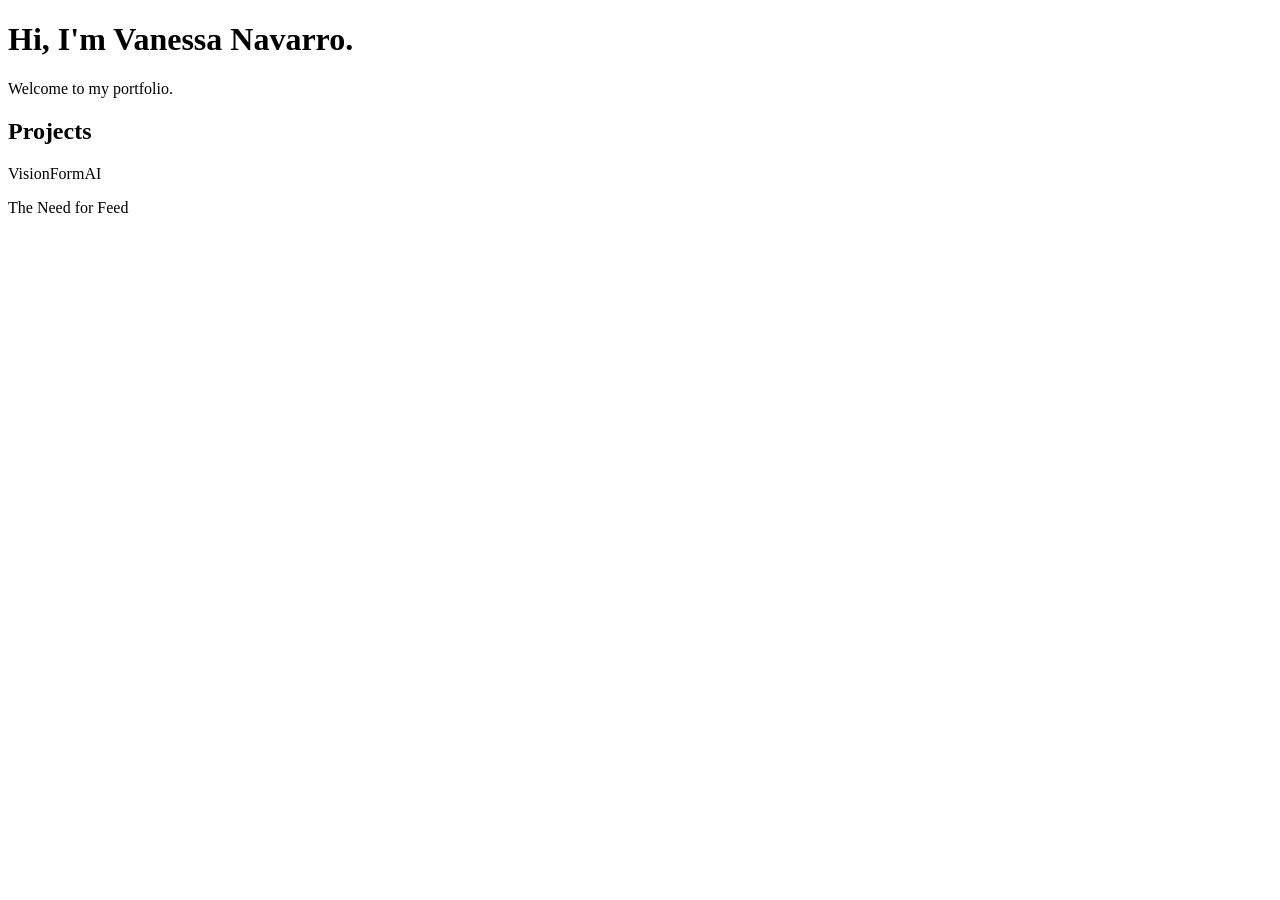
==== index.html @ 390140b9 "Create index.html" ====
<!DOCTYPE html>
<html lang="en">
<head>
    <meta charset="UTF-8">
    <meta name="viewport" content="width=device-width, initial-scale=1.0">
    <title>Vanessa Navarro | Portfolio</title>
</head>

<body>
    <h1>Hi, I'm Vanessa Navarro.</h1>
    <p>Welcome to my portfolio.</p>

    <h2>Projects</h2>
    <p>VisionFormAI</p>
    <p>The Need for Feed</p>
</body>
</html>
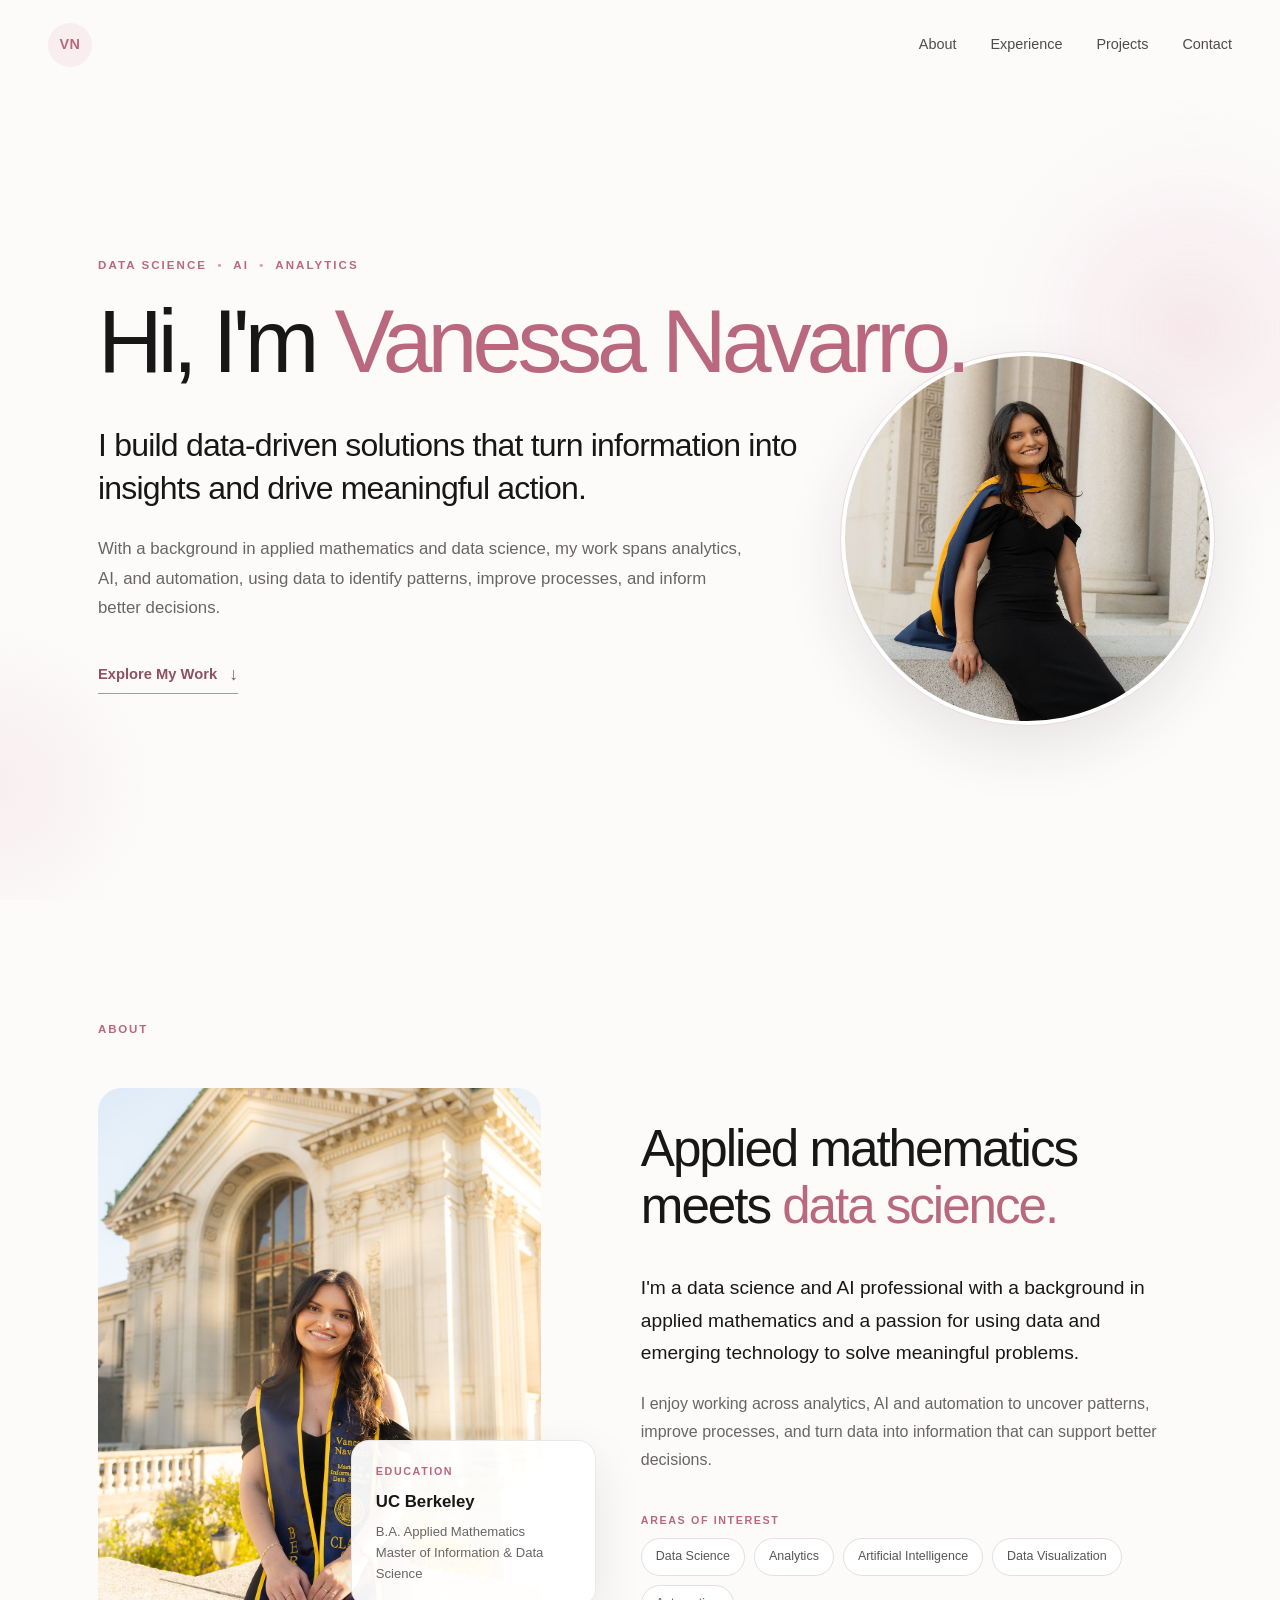
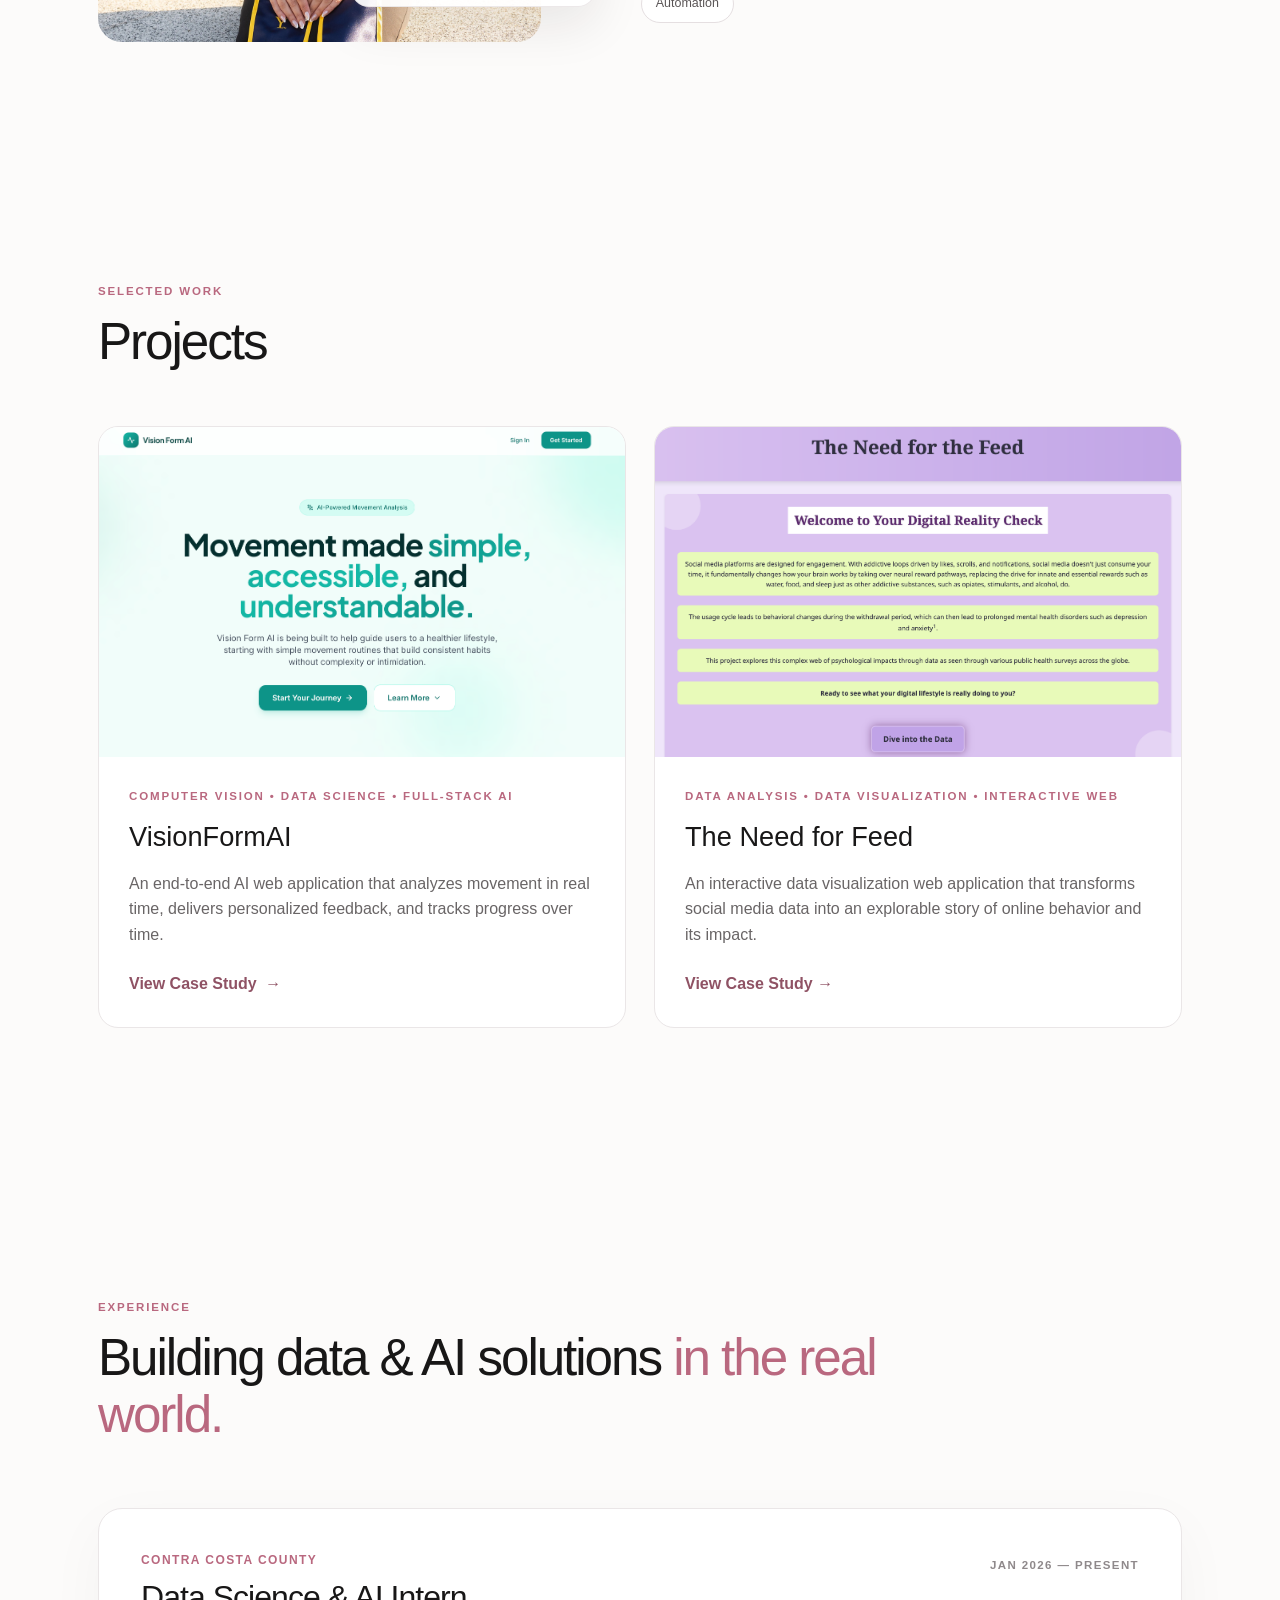
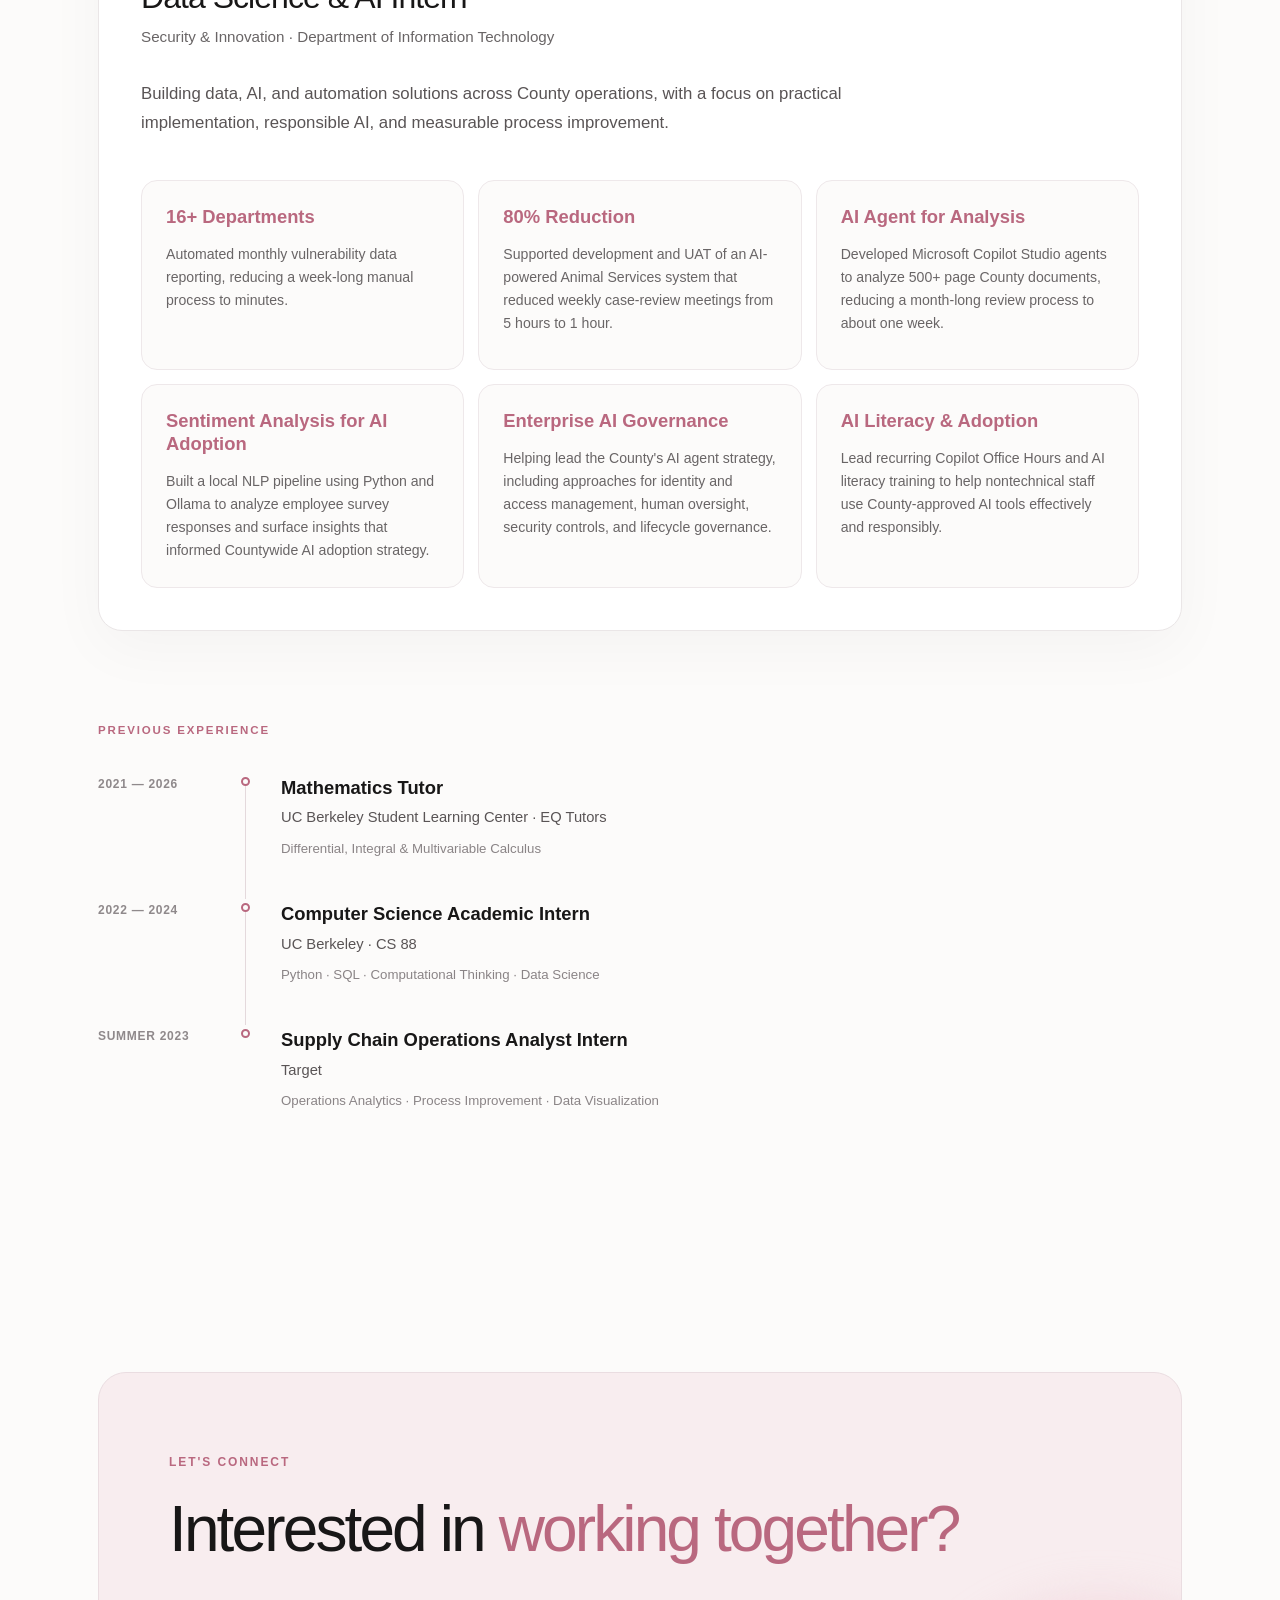
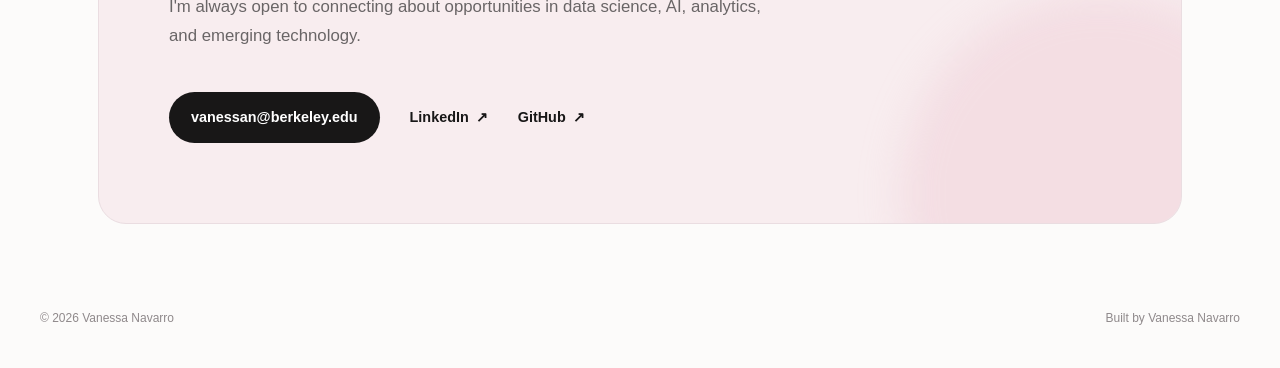
==== commit 1af7cec3: "Build VisionFormAI case study and reorganize styles" ====
--- a/index.html
+++ b/index.html
@@ -1,17 +1,490 @@
 <!DOCTYPE html>
 <html lang="en">
+
 <head>
     <meta charset="UTF-8">
     <meta name="viewport" content="width=device-width, initial-scale=1.0">
-    <title>Vanessa Navarro | Portfolio</title>
+
+    <title>Vanessa Navarro | Data Science & AI</title>
+
+    <meta
+        name="description"
+        content="Portfolio of Vanessa Navarro — data science, artificial intelligence, analytics, and automation projects."
+    >
+
+    <link rel="stylesheet" href="css/styles.css">
 </head>
 
 <body>
-    <h1>Hi, I'm Vanessa Navarro.</h1>
-    <p>Welcome to my portfolio.</p>
-
-    <h2>Projects</h2>
-    <p>VisionFormAI</p>
-    <p>The Need for Feed</p>
+
+    <!-- Navigation -->
+    <header>
+        <nav class="navbar">
+            <a href="#home" class="logo">VN</a>
+
+            <div class="nav-links">
+                <a href="#about">About</a>
+                <a href="#experience">Experience</a>
+                <a href="#projects">Projects</a>
+                <a href="#contact">Contact</a>
+            </div>
+        </nav>
+    </header>
+
+
+    <main>
+
+        <!-- Hero -->
+<section id="home" class="hero">
+
+    <div class="hero-accent hero-accent-one"></div>
+    <div class="hero-accent hero-accent-two"></div>
+
+    <div class="hero-content">
+
+        <p class="eyebrow">
+            DATA SCIENCE <span>•</span> AI <span>•</span> ANALYTICS
+        </p>
+
+        <h1>
+            Hi, I'm <span class="name-accent">Vanessa Navarro.</span>
+        </h1>
+
+        <p class="hero-headline">
+            I build data-driven solutions that turn information into
+            insights and drive meaningful action.
+        </p>
+
+        <p class="hero-description">
+            With a background in applied mathematics and data science,
+            my work spans analytics, AI, and automation, using data to
+            identify patterns, improve processes, and inform better decisions.
+        </p>
+        <div class="hero-portrait">
+            <div class="hero-portrait-ring">
+                <img
+                    src="assets/images/hero-photo.jpg"
+                    alt="Vanessa Navarro"
+                >
+            </div>
+        </div>
+        <a href="#projects" class="explore-link">
+            Explore My Work
+            <span class="arrow">↓</span>
+        </a>
+
+    </div>
+
+</section>
+
+
+        <!-- About -->
+<section id="about" class="section about-section">
+
+    <p class="section-label">ABOUT</p>
+
+    <div class="about-grid">
+
+        <div class="about-visual">
+
+            <div class="about-image-wrapper">
+                <img
+                    src="assets/images/about-photo-web2.jpg"
+                    alt="Vanessa Navarro"
+                    class="about-image"
+                >
+            </div>
+
+            <div class="education-card">
+                <p class="card-label">EDUCATION</p>
+
+                <p class="education-school">
+                    UC Berkeley
+                </p>
+
+                <p>
+                    B.A. Applied Mathematics<br>
+                    Master of Information & Data Science
+                </p>
+            </div>
+
+        </div>
+
+        <div class="about-content">
+
+            <h2>
+                Applied mathematics
+                meets <span>data science.</span>
+            </h2>
+
+            <p class="about-intro">
+                I'm a data science and AI professional with a background
+                in applied mathematics and a passion for using data and
+                emerging technology to solve meaningful problems.
+            </p>
+
+            <p class="about-text">
+                I enjoy working across analytics, AI
+                and automation to uncover patterns, improve processes, and
+                turn data into information that can support better decisions.
+            </p>
+
+            <div class="about-focus">
+                <p class="card-label">AREAS OF INTEREST</p>
+
+                <div class="focus-tags">
+                    <span>Data Science</span>
+                    <span>Analytics</span>
+                    <span>Artificial Intelligence</span>
+                    <span>Data Visualization</span>
+                    <span>Automation</span>
+                </div>
+            </div>
+
+        </div>
+
+    </div>
+
+</section>
+
+
+        <!-- Projects -->
+        <section id="projects" class="section">
+
+            <p class="section-label">SELECTED WORK</p>
+
+            <h2>
+                Projects
+            </h2>
+
+            <div class="project-grid">
+
+              <!-- VisionFormAI -->
+                <article class="project-card">
+
+                    <a href="projects/visionformai.html" class="project-image-link">
+                        <div class="project-image">
+                            <img
+                                src="assets/images/visionformai/landing-page.png"
+                                alt="VisionFormAI web application landing page"
+                            >
+                        </div>
+                    </a>
+
+                    <div class="project-content">
+
+                        <p class="project-type">
+                            COMPUTER VISION • DATA SCIENCE • FULL-STACK AI
+                        </p>
+
+                        <h3>VisionFormAI</h3>
+
+                        <p>
+                        An end-to-end AI web application that analyzes movement
+                        in real time, delivers personalized feedback, and tracks
+                        progress over time.
+                        </p>
+
+                        <a href="projects/visionformai.html" class="project-link">
+                            View Case Study <span>→</span>
+                        </a>
+
+                    </div>
+
+                </article>
+
+
+                <!-- Need for Feed -->
+                <article class="project-card">
+
+                    <a href="projects/need-for-feed.html" class="project-image-link">
+                        <div class="project-image">
+                            <img
+                                src="assets/images/need-for-feed/dashboard.png"
+                                alt="The Need for Feed interactive data dashboard"
+                            >
+                        </div>
+                    </a>
+
+                    <div class="project-content">
+
+                        <p class="project-type">
+                            DATA ANALYSIS • DATA VISUALIZATION • INTERACTIVE WEB
+                        </p>
+
+                        <h3>The Need for Feed</h3>
+
+                        <p>
+                            An interactive data visualization web application that
+                            transforms social media data into an explorable story of
+                            online behavior and its impact.
+
+                        </p>
+
+                        <a href="projects/need-for-feed.html">
+                            View Case Study →
+                        </a>
+
+                    </div>
+
+                </article>
+
+            </div>
+
+        </section>
+
+
+<!-- Experience -->
+<section id="experience" class="section experience-section">
+
+    <p class="section-label">EXPERIENCE</p>
+
+    <h2 class="experience-heading">
+        Building data & AI solutions
+        <span>in the real world.</span>
+    </h2>
+
+    <!-- Featured Experience -->
+    <div class="featured-experience">
+
+        <div class="experience-header">
+
+            <div>
+                <p class="experience-company">
+                    Contra Costa County
+                </p>
+
+                <h3>Data Science & AI Intern</h3>
+
+                <p class="experience-team">
+                    Security & Innovation · Department of Information Technology
+                </p>
+            </div>
+
+            <p class="experience-date">
+                JAN 2026 — PRESENT
+            </p>
+
+        </div>
+
+        <p class="experience-summary">
+            Building data, AI, and automation solutions across County
+            operations, with a focus on practical implementation,
+            responsible AI, and measurable process improvement.
+        </p>
+
+
+        <!-- Impact Grid -->
+        <div class="impact-grid">
+
+            <div class="impact-card">
+                <p class="impact-title">16+ Departments</p>
+
+                <p>
+                    Automated monthly vulnerability data reporting,
+                    reducing a week-long manual process to minutes.
+                </p>
+            </div>
+
+
+            <div class="impact-card">
+                <p class="impact-title">80% Reduction</p>
+
+                <p>
+                    Supported development and UAT of an AI-powered
+                    Animal Services system that reduced weekly
+                    case-review meetings from 5 hours to 1 hour.
+                </p>
+            </div>
+
+
+            <div class="impact-card">
+                <p class="impact-title">AI Agent for Analysis</p>
+
+                <p>
+                    Developed Microsoft Copilot Studio agents to analyze
+                    500+ page County documents, reducing a month-long
+                    review process to about one week.
+                </p>
+            </div>
+
+
+            <div class="impact-card">
+                <p class="impact-title">
+                    Sentiment Analysis for AI Adoption
+                </p>
+
+                <p>
+                    Built a local NLP pipeline using Python and Ollama
+                    to analyze employee survey responses and surface
+                    insights that informed Countywide AI adoption strategy.
+                </p>
+            </div>
+
+
+            <div class="impact-card">
+                <p class="impact-title">Enterprise AI Governance</p>
+
+                <p>
+                    Helping lead the County's AI agent strategy, including
+                    approaches for identity and access management, human
+                    oversight, security controls, and lifecycle governance.
+                </p>
+            </div>
+
+
+            <div class="impact-card">
+                <p class="impact-title">AI Literacy & Adoption</p>
+
+                <p>
+                    Lead recurring Copilot Office Hours and AI literacy
+                    training to help nontechnical staff use County-approved
+                    AI tools effectively and responsibly.
+                </p>
+            </div>
+
+        </div>
+
+    </div>
+
+
+    <!-- Previous Experience -->
+    <div class="previous-experience">
+
+        <p class="previous-label">PREVIOUS EXPERIENCE</p>
+
+
+        <div class="timeline-item">
+
+            <div class="timeline-date">
+                2021 — 2026
+            </div>
+
+            <div class="timeline-marker">
+                <span></span>
+            </div>
+
+            <div class="timeline-content">
+                <h3>Mathematics Tutor</h3>
+
+                <p class="timeline-company">
+                    UC Berkeley Student Learning Center · EQ Tutors
+                </p>
+
+                <p class="timeline-description">
+                    Differential, Integral & Multivariable Calculus
+                </p>
+            </div>
+
+        </div>
+
+
+        <div class="timeline-item">
+
+            <div class="timeline-date">
+                2022 — 2024
+            </div>
+
+            <div class="timeline-marker">
+                <span></span>
+            </div>
+
+            <div class="timeline-content">
+                <h3>Computer Science Academic Intern</h3>
+
+                <p class="timeline-company">
+                    UC Berkeley · CS 88
+                </p>
+
+                <p class="timeline-description">
+                    Python · SQL · Computational Thinking · Data Science
+                </p>
+            </div>
+
+        </div>
+
+
+        <div class="timeline-item">
+
+            <div class="timeline-date">
+                SUMMER 2023
+            </div>
+
+            <div class="timeline-marker">
+                <span></span>
+            </div>
+
+            <div class="timeline-content">
+                <h3>Supply Chain Operations Analyst Intern</h3>
+
+                <p class="timeline-company">
+                    Target
+                </p>
+
+                <p class="timeline-description">
+                    Operations Analytics · Process Improvement · Data Visualization
+                </p>
+            </div>
+
+        </div>
+
+    </div>
+
+</section>
+
+
+<!-- Contact -->
+<section id="contact" class="section contact-section">
+
+    <div class="contact-card">
+
+        <p class="contact-label">LET'S CONNECT</p>
+
+        <h2>
+            Interested in
+            <span>working together?</span>
+        </h2>
+
+        <p class="contact-text">
+            I'm always open to connecting about opportunities in
+            data science, AI, analytics, and emerging technology.
+        </p>
+
+        <div class="contact-links">
+
+            <a href="mailto:YOUR-EMAIL-HERE" class="contact-primary contact-email">
+                vanessan@berkeley.edu
+            </a>
+
+            <a href="https://www.linkedin.com/in/vanessa--navarro/" target="_blank" rel="noopener noreferrer">
+                LinkedIn <span>↗</span>
+            </a>
+
+            <a href="https://github.com/vanessanavv"
+               target="_blank"
+               rel="noopener noreferrer">
+                GitHub <span>↗</span>
+            </a>
+
+        </div>
+
+    </div>
+
+</section>
+
+
+<!-- Footer -->
+<footer class="site-footer">
+
+    <p>© 2026 Vanessa Navarro</p>
+
+    <p>Built by Vanessa Navarro</p>
+
+</footer>
+
+
+    <script src="js/script.js"></script>
+
 </body>
-</html>
+
+</html>
--- a/css/styles.css
+++ b/css/styles.css
@@ -0,0 +1,1034 @@
+/* ========================================
+   BASE
+======================================== */
+
+* {
+    margin: 0;
+    padding: 0;
+    box-sizing: border-box;
+}
+
+html {
+    scroll-behavior: smooth;
+}
+
+body {
+    font-family: Arial, Helvetica, sans-serif;
+    background: #fcfbfa;
+    color: #181717;
+    line-height: 1.6;
+}
+
+a {
+    color: inherit;
+    text-decoration: none;
+}
+
+
+/* ========================================
+   NAVIGATION
+======================================== */
+
+header {
+    position: absolute;
+    top: 0;
+    left: 0;
+    width: 100%;
+    z-index: 100;
+}
+
+.navbar {
+    max-width: 1280px;
+    height: 90px;
+    margin: 0 auto;
+    padding: 0 48px;
+
+    display: flex;
+    align-items: center;
+    justify-content: space-between;
+}
+
+.logo {
+    width: 44px;
+    height: 44px;
+
+    display: flex;
+    align-items: center;
+    justify-content: center;
+
+    border-radius: 50%;
+
+    background: #f8edef;
+    color: #b9687f;
+
+    font-size: 0.9rem;
+    font-weight: 700;
+    letter-spacing: 0.04em;
+}
+
+.nav-links {
+    display: flex;
+    align-items: center;
+    gap: 34px;
+}
+
+.nav-links a {
+    position: relative;
+
+    font-size: 0.9rem;
+    font-weight: 500;
+
+    color: #4f4b4c;
+
+    transition: color 0.2s ease;
+}
+
+.nav-links a:hover {
+    color: #b9687f;
+}
+
+
+/* ========================================
+   HERO
+======================================== */
+
+.hero {
+    position: relative;
+    min-height: 100vh;
+    overflow: hidden;
+
+    display: flex;
+    align-items: center;
+}
+
+.hero-content {
+    position: relative;
+    z-index: 2;
+
+    width: 100%;
+    max-width: 1180px;
+
+    margin: 0 auto;
+    padding: 150px 48px 100px;
+}
+
+.eyebrow {
+    margin-bottom: 24px;
+
+    color: #b9687f;
+
+    font-size: 0.72rem;
+    font-weight: 700;
+    letter-spacing: 0.18em;
+}
+
+.eyebrow span {
+    padding: 0 5px;
+    color: #d9a2b1;
+}
+
+.hero h1 {
+    max-width: 1000px;
+
+    font-size: clamp(3.4rem, 7vw, 6.5rem);
+    font-weight: 500;
+    line-height: 0.98;
+    letter-spacing: -0.055em;
+}
+
+.name-accent {
+    color: #b9687f;
+}
+
+.hero-headline {
+    max-width: 720px;
+    margin-top: 38px;
+
+    font-size: clamp(1.45rem, 2.5vw, 2.1rem);
+    font-weight: 400;
+    line-height: 1.35;
+    letter-spacing: -0.025em;
+}
+
+.hero-description {
+    max-width: 650px;
+    margin-top: 24px;
+
+    color: #696566;
+
+    font-size: 1.05rem;
+    line-height: 1.75;
+}
+
+.explore-link {
+    display: inline-flex;
+    align-items: center;
+    gap: 12px;
+
+    margin-top: 38px;
+    padding-bottom: 5px;
+
+    border-bottom: 1px solid #c98a9c;
+
+    color: #8f5264;
+
+    font-size: 0.92rem;
+    font-weight: 600;
+
+    transition:
+        color 0.2s ease,
+        gap 0.2s ease;
+}
+
+.explore-link:hover {
+    color: #b9687f;
+    gap: 16px;
+}
+
+.arrow {
+    font-size: 1.1rem;
+}
+/* ---------- HERO PORTRAIT ---------- */
+
+.hero-portrait {
+    position: absolute;
+
+    right: 15px;
+    top: 245px;
+
+    z-index: 1;
+}
+
+.hero-portrait-ring {
+    width: 375px;
+    height: 375px;
+
+    padding: 4px;
+
+    border: 1px solid #eadadd;
+    border-radius: 50%;
+
+    background: #ffffff;
+
+    box-shadow: 0 22px 60px rgba(45, 30, 35, 0.10);
+
+    overflow: hidden;
+}
+
+.hero-portrait-ring img {
+    width: 100%;
+    height: 100%;
+
+    display: block;
+
+    border-radius: 50%;
+
+    object-fit: cover;
+    object-position: center;
+}
+.hero h1 {
+    position: relative;
+    z-index: 2;
+}
+
+/* ========================================
+   HERO BACKGROUND ACCENTS
+======================================== */
+
+.hero-accent {
+    position: absolute;
+
+    border-radius: 50%;
+
+    filter: blur(1px);
+
+    pointer-events: none;
+}
+
+.hero-accent-one {
+    width: 480px;
+    height: 480px;
+
+    top: 10%;
+    right: -150px;
+
+    background:
+        radial-gradient(
+            circle,
+            rgba(233, 183, 197, 0.28) 0%,
+            rgba(248, 237, 239, 0.15) 48%,
+            rgba(252, 251, 250, 0) 72%
+        );
+}
+
+.hero-accent-two {
+    width: 330px;
+    height: 330px;
+
+    left: -170px;
+    bottom: -50px;
+
+    background:
+        radial-gradient(
+            circle,
+            rgba(233, 183, 197, 0.18) 0%,
+            rgba(252, 251, 250, 0) 70%
+        );
+}
+/* ========================================
+   ABOUT
+======================================== */
+
+.about-section {
+    padding-top: 140px;
+    padding-bottom: 160px;
+}
+
+.about-grid {
+    display: grid;
+    grid-template-columns: 0.9fr 1.1fr;
+    gap: 100px;
+
+    margin-top: 50px;
+
+    align-items: center;
+}
+
+.about-visual {
+    position: relative;
+
+    max-width: 470px;
+}
+
+.about-image-wrapper {
+    overflow: hidden;
+    width: 100%;
+    aspect-ratio: 4 / 5;
+    border-radius: 24px;
+    background: #f8edef;
+}
+
+.about-image {
+    width: 100%;
+    height: 100%;
+    display: block;
+    object-fit: cover;
+    object-position: center;
+}
+
+
+/* Floating education card */
+
+.education-card {
+    position: absolute;
+
+    right: -55px;
+    bottom: 35px;
+
+    width: 245px;
+    padding: 22px 24px;
+
+    border: 1px solid rgba(234, 230, 231, 0.9);
+    border-radius: 18px;
+
+    background: rgba(255, 255, 255, 0.94);
+
+    box-shadow: 0 18px 50px rgba(30, 20, 23, 0.09);
+}
+
+.card-label {
+    margin-bottom: 9px;
+
+    color: #b9687f;
+
+    font-size: 0.67rem;
+    font-weight: 700;
+    letter-spacing: 0.15em;
+}
+
+.education-school {
+    margin-bottom: 5px;
+
+    font-size: 1.05rem;
+    font-weight: 600;
+}
+
+.education-card > p:last-child {
+    color: #696566;
+
+    font-size: 0.82rem;
+    line-height: 1.6;
+}
+
+
+/* About copy */
+
+.about-content h2 {
+    max-width: 620px;
+    margin: 0;
+
+    font-size: clamp(2.8rem, 5vw, 4.8rem);
+    font-weight: 500;
+    line-height: 1.05;
+    letter-spacing: -0.05em;
+}
+
+.about-content h2 span {
+    color: #b9687f;
+}
+
+.about-intro {
+    max-width: 590px;
+    margin-top: 38px;
+
+    font-size: 1.2rem;
+    line-height: 1.7;
+}
+
+.about-text {
+    max-width: 590px;
+    margin-top: 20px;
+
+    color: #696566;
+
+    font-size: 1rem;
+    line-height: 1.75;
+}
+
+
+/* Interest tags */
+
+.about-focus {
+    margin-top: 38px;
+}
+
+.focus-tags {
+    display: flex;
+    flex-wrap: wrap;
+    gap: 9px;
+}
+
+.focus-tags span {
+    padding: 8px 14px;
+
+    border: 1px solid #e5dfe1;
+    border-radius: 100px;
+
+    background: #ffffff;
+
+    color: #595455;
+
+    font-size: 0.78rem;
+    font-weight: 500;
+}
+
+/* ========================================
+   GENERAL SECTIONS
+======================================== */
+
+.section {
+    max-width: 1180px;
+    margin: 0 auto;
+    padding: 120px 48px;
+}
+
+.section-label,
+.project-type {
+    color: #b9687f;
+
+    font-size: 0.72rem;
+    font-weight: 700;
+    letter-spacing: 0.16em;
+}
+
+.section h2 {
+    margin-top: 14px;
+    margin-bottom: 30px;
+
+    font-size: clamp(2.2rem, 4vw, 3.7rem);
+    font-weight: 500;
+    line-height: 1.1;
+    letter-spacing: -0.04em;
+}
+
+
+/* ========================================
+   PROJECTS — TEMPORARY
+======================================== */
+
+.project-grid {
+    display: grid;
+    grid-template-columns: repeat(2, 1fr);
+    gap: 28px;
+
+    margin-top: 55px;
+}
+
+.project-card {
+    overflow: hidden;
+
+    border: 1px solid #eae6e7;
+    border-radius: 20px;
+
+    background: #ffffff;
+
+    transition:
+        transform 0.25s ease,
+        box-shadow 0.25s ease;
+}
+
+.project-card:hover {
+    transform: translateY(-4px);
+    box-shadow: 0 18px 50px rgba(30, 20, 23, 0.07);
+}
+
+.project-image {
+    height: 330px;
+    overflow: hidden;
+
+    background: #f4f8f7;
+}
+
+.project-image img {
+    width: 100%;
+    height: 100%;
+
+    display: block;
+
+    object-fit: cover;
+    object-position: center;
+
+    transition: transform 0.45s ease;
+}
+
+.project-card:hover .project-image img {
+    transform: scale(1.025);
+}
+
+.project-content {
+    padding: 30px;
+}
+
+.project-content h3 {
+    margin-top: 10px;
+
+    font-size: 1.7rem;
+    font-weight: 500;
+}
+
+.project-content > p:not(.project-type) {
+    margin-top: 12px;
+    color: #696566;
+}
+
+.project-content a {
+    display: inline-block;
+
+    margin-top: 24px;
+
+    color: #8f5264;
+    font-weight: 600;
+}
+.project-link span {
+    display: inline-block;
+    margin-left: 4px;
+
+    transition: transform 0.2s ease;
+}
+
+.project-card:hover .project-link span {
+    transform: translateX(4px);
+}
+
+/* ========================================
+   EXPERIENCE
+======================================== */
+
+.experience-section {
+    padding-top: 150px;
+    padding-bottom: 160px;
+}
+
+.experience-heading {
+    max-width: 800px;
+}
+
+.experience-heading span {
+    color: #b9687f;
+}
+
+
+/* ---------- FEATURED EXPERIENCE ---------- */
+
+.featured-experience {
+    margin-top: 65px;
+    padding: 42px;
+
+    border: 1px solid #eae6e7;
+    border-radius: 24px;
+
+    background: #ffffff;
+
+    box-shadow: 0 18px 60px rgba(30, 20, 23, 0.035);
+}
+
+.experience-header {
+    display: flex;
+    align-items: flex-start;
+    justify-content: space-between;
+    gap: 40px;
+}
+
+.experience-company {
+    margin-bottom: 8px;
+
+    color: #b9687f;
+
+    font-size: 0.75rem;
+    font-weight: 700;
+    letter-spacing: 0.12em;
+    text-transform: uppercase;
+}
+
+.experience-header h3 {
+    font-size: 2rem;
+    font-weight: 500;
+    line-height: 1.2;
+    letter-spacing: -0.03em;
+}
+
+.experience-team {
+    margin-top: 8px;
+
+    color: #696566;
+
+    font-size: 0.95rem;
+}
+
+.experience-date {
+    padding-top: 5px;
+
+    color: #8f898b;
+
+    font-size: 0.72rem;
+    font-weight: 700;
+    letter-spacing: 0.12em;
+
+    white-space: nowrap;
+}
+
+.experience-summary {
+    max-width: 760px;
+    margin-top: 30px;
+
+    color: #595455;
+
+    font-size: 1.05rem;
+    line-height: 1.75;
+}
+
+
+/* ---------- IMPACT CARDS ---------- */
+
+.impact-grid {
+    display: grid;
+    grid-template-columns: repeat(3, 1fr);
+    gap: 14px;
+
+    margin-top: 42px;
+}
+
+.impact-card {
+    min-height: 190px;
+    padding: 24px;
+
+    border: 1px solid #eee8ea;
+    border-radius: 16px;
+
+    background: #fcfbfa;
+
+    transition:
+        transform 0.25s ease,
+        box-shadow 0.25s ease,
+        border-color 0.25s ease;
+}
+
+.impact-card:hover {
+    transform: translateY(-3px);
+
+    border-color: #e4cbd2;
+
+    box-shadow: 0 14px 35px rgba(30, 20, 23, 0.055);
+}
+
+.impact-title {
+    color: #b9687f;
+
+    font-size: 1.15rem;
+    font-weight: 600;
+    line-height: 1.25;
+}
+
+.impact-card > p:not(.impact-title) {
+    margin-top: 15px;
+
+    color: #696566;
+
+    font-size: 0.88rem;
+    line-height: 1.65;
+}
+
+
+/* ---------- PREVIOUS EXPERIENCE ---------- */
+
+.previous-experience {
+    margin-top: 90px;
+}
+
+.previous-label {
+    margin-bottom: 34px;
+
+    color: #b9687f;
+
+    font-size: 0.72rem;
+    font-weight: 700;
+    letter-spacing: 0.16em;
+}
+
+.timeline-item {
+    display: grid;
+    grid-template-columns: 130px 35px 1fr;
+
+    min-height: 125px;
+}
+
+.timeline-date {
+    padding-top: 2px;
+
+    color: #8f898b;
+
+    font-size: 0.75rem;
+    font-weight: 600;
+    letter-spacing: 0.06em;
+}
+
+.timeline-marker {
+    position: relative;
+
+    display: flex;
+    justify-content: center;
+}
+
+.timeline-marker::after {
+    content: "";
+
+    position: absolute;
+
+    top: 13px;
+    bottom: 0;
+
+    width: 1px;
+
+    background: #e4d9dc;
+}
+
+.timeline-marker span {
+    position: relative;
+
+    width: 9px;
+    height: 9px;
+
+    margin-top: 4px;
+
+    border: 2px solid #b9687f;
+    border-radius: 50%;
+
+    background: #fcfbfa;
+
+    z-index: 2;
+}
+
+.timeline-item:last-child .timeline-marker::after {
+    display: none;
+}
+
+.timeline-content {
+    padding-left: 18px;
+    padding-bottom: 40px;
+}
+
+.timeline-content h3 {
+    font-size: 1.15rem;
+    font-weight: 600;
+}
+
+.timeline-company {
+    margin-top: 4px;
+
+    color: #595455;
+
+    font-size: 0.92rem;
+}
+
+.timeline-description {
+    margin-top: 8px;
+
+    color: #8a8486;
+
+    font-size: 0.83rem;
+}
+
+/* ========================================
+   CONTACT
+======================================== */
+
+.contact-section {
+    padding-top: 60px;
+    padding-bottom: 60px;
+}
+
+.contact-card {
+    position: relative;
+    overflow: hidden;
+
+    padding: 80px 70px;
+
+    border: 1px solid #eadde1;
+    border-radius: 28px;
+
+    background: #f8edef;
+}
+
+/* Soft decorative glow */
+.contact-card::after {
+    content: "";
+
+    position: absolute;
+    right: -120px;
+    bottom: -170px;
+
+    width: 400px;
+    height: 400px;
+
+    border-radius: 50%;
+
+    background: rgba(233, 183, 197, 0.28);
+    filter: blur(20px);
+
+    pointer-events: none;
+}
+
+.contact-label {
+    position: relative;
+    z-index: 1;
+
+    margin-bottom: 24px;
+
+    color: #b9687f;
+
+    font-size: 0.75rem;
+    font-weight: 700;
+    letter-spacing: 0.16em;
+}
+
+.contact-card h2 {
+    position: relative;
+    z-index: 1;
+
+    max-width: 800px;
+
+    font-size: clamp(3rem, 5vw, 5rem);
+    font-weight: 400;
+    line-height: 1.05;
+    letter-spacing: -0.045em;
+}
+
+.contact-card h2 span {
+    color: #b9687f;
+}
+
+.contact-text {
+    position: relative;
+    z-index: 1;
+
+    max-width: 620px;
+    margin-top: 28px;
+
+    color: #696566;
+
+    font-size: 1.05rem;
+    line-height: 1.7;
+}
+
+
+/* ---------- CONTACT LINKS ---------- */
+
+.contact-links {
+    position: relative;
+    z-index: 1;
+
+    display: flex;
+    align-items: center;
+    gap: 30px;
+
+    margin-top: 42px;
+}
+
+.contact-links a {
+    color: #181717;
+
+    font-size: 0.9rem;
+    font-weight: 600;
+
+    text-decoration: none;
+}
+
+.contact-links a span {
+    display: inline-block;
+    margin-left: 3px;
+
+    transition: transform 0.2s ease;
+}
+
+.contact-links a:hover span {
+    transform: translate(3px, -3px);
+}
+
+.contact-primary {
+    padding: 14px 22px;
+
+    border-radius: 100px;
+
+    background: #181717;
+    color: #ffffff !important;
+
+    transition:
+        transform 0.2s ease,
+        box-shadow 0.2s ease;
+}
+
+.contact-primary:hover {
+    transform: translateY(-2px);
+
+    box-shadow: 0 8px 20px rgba(24, 23, 23, 0.12);
+}
+
+
+/* ========================================
+   FOOTER
+======================================== */
+
+.site-footer {
+    display: flex;
+    justify-content: space-between;
+    align-items: center;
+
+    max-width: 1320px;
+    margin: 0 auto;
+    padding: 25px 40px 40px;
+
+    color: #8f898b;
+
+    font-size: 0.75rem;
+}
+/* ========================================
+   MOBILE
+======================================== */
+
+@media (max-width: 750px) {
+
+    .navbar {
+        height: 76px;
+        padding: 0 24px;
+    }
+
+    .nav-links {
+        gap: 17px;
+    }
+
+    .nav-links a {
+        font-size: 0.78rem;
+    }
+
+    .hero-content,
+    .section {
+        padding-left: 24px;
+        padding-right: 24px;
+    }
+
+    .hero-content {
+        padding-top: 130px;
+    }
+
+    .hero h1 {
+        font-size: clamp(3.2rem, 15vw, 4.8rem);
+    }
+
+    .hero-headline {
+        margin-top: 30px;
+    }
+
+    .hero-description {
+        font-size: 0.98rem;
+    }
+        .featured-experience {
+    padding: 28px 22px;
+}
+
+.experience-header {
+    flex-direction: column;
+    gap: 16px;
+}
+
+.experience-date {
+    order: -1;
+}
+
+.impact-grid {
+    grid-template-columns: 1fr;
+}
+
+.impact-card {
+    min-height: auto;
+}
+
+.timeline-item {
+    grid-template-columns: 95px 25px 1fr;
+}
+
+.timeline-content {
+    padding-left: 12px;
+}
+.contact-section {
+    padding-top: 30px;
+}
+
+.contact-card {
+    padding: 55px 28px;
+    border-radius: 22px;
+}
+
+.contact-card h2 {
+    font-size: 2.7rem;
+}
+
+.contact-links {
+    flex-wrap: wrap;
+    gap: 22px;
+}
+
+.contact-primary {
+    width: 100%;
+    text-align: center;
+}
+
+.site-footer {
+    flex-direction: column;
+    gap: 8px;
+
+    padding: 20px 24px 35px;
+
+    text-align: center;
+}
+
+} 
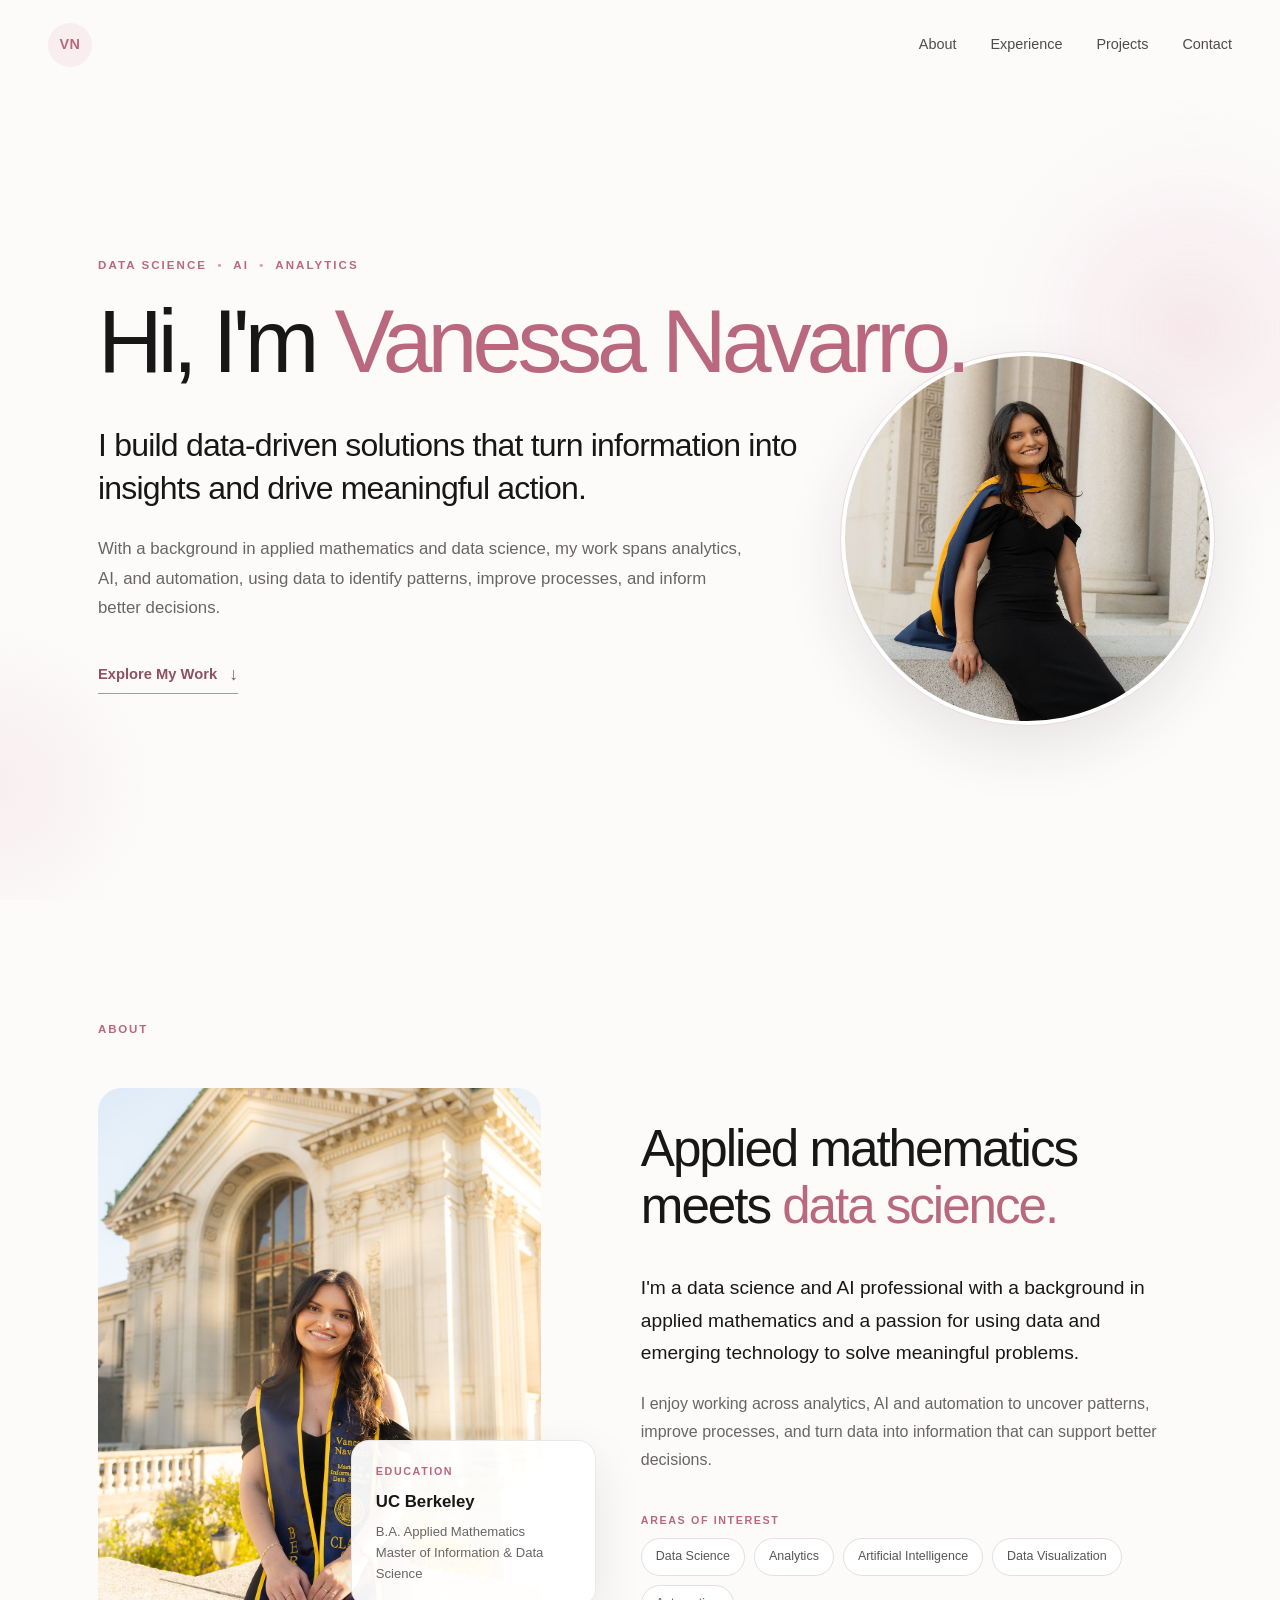
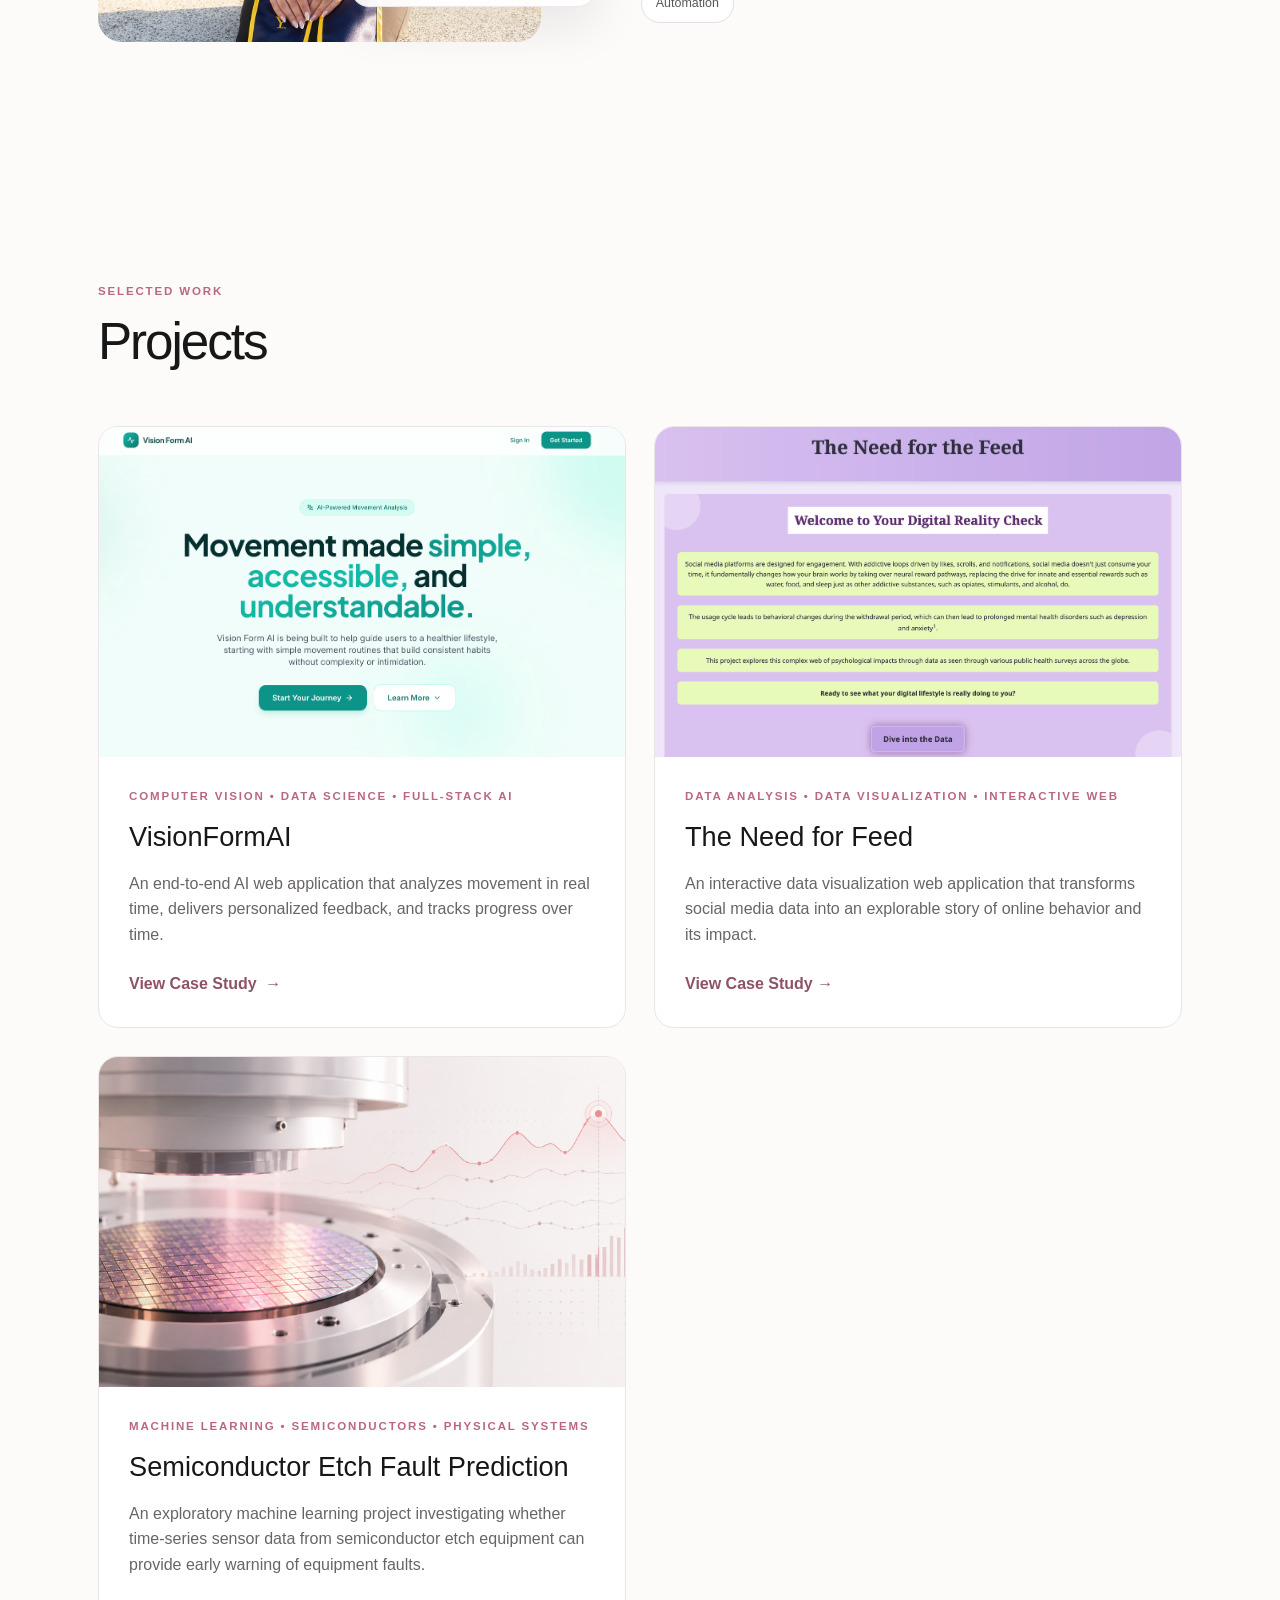
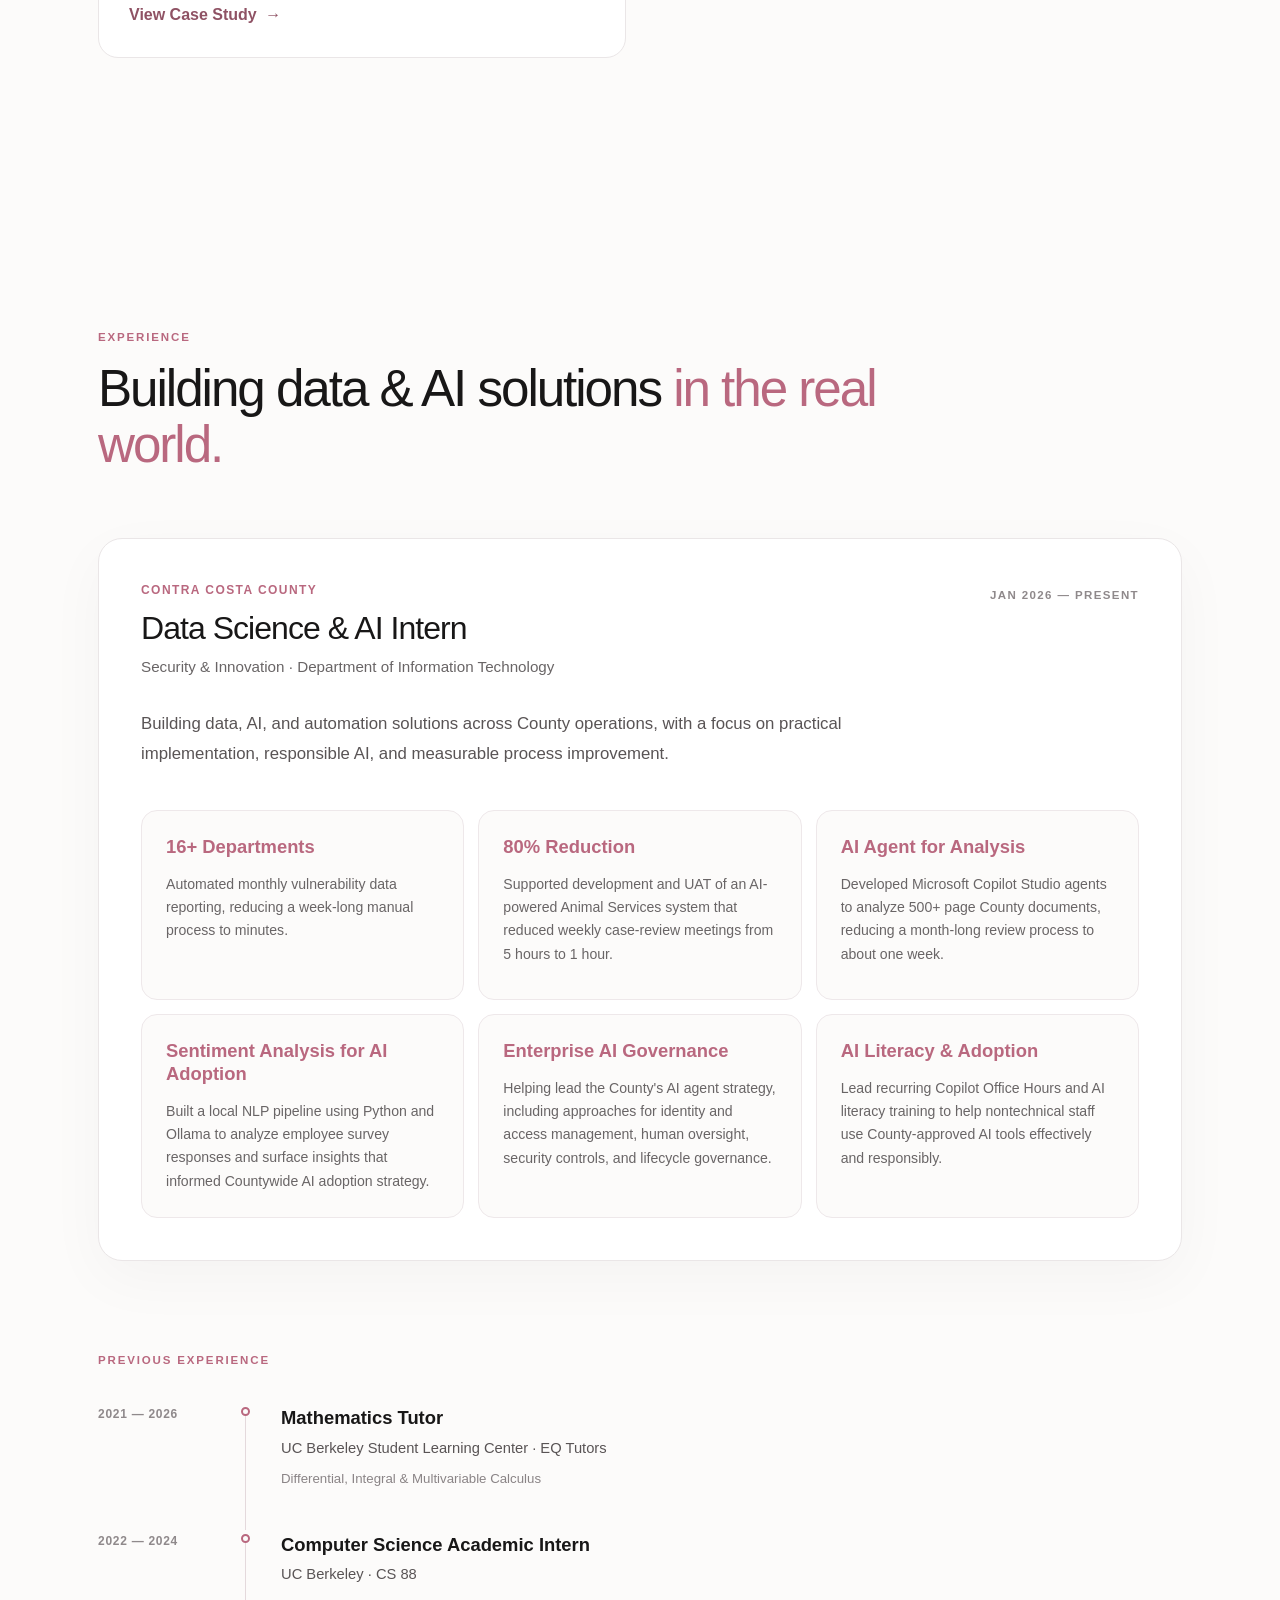
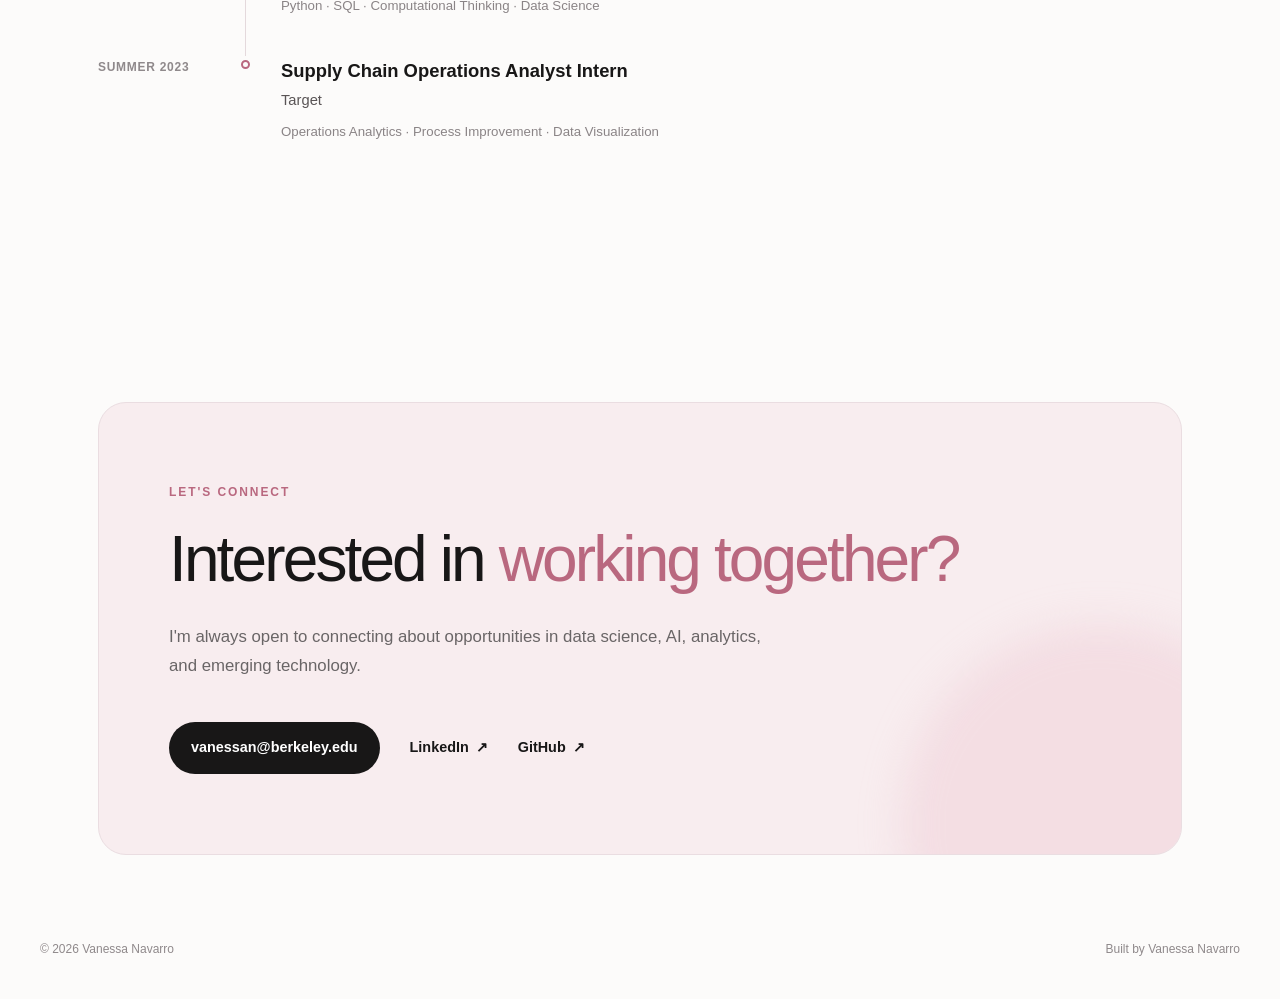
==== commit 25adf02a: "project update" ====
--- a/index.html
+++ b/index.html
@@ -162,7 +162,7 @@
               <!-- VisionFormAI -->
                 <article class="project-card">
 
-                    <a href="projects/visionformai.html" class="project-image-link">
+                    <a href="projects/vision-form-ai.html" class="project-image-link">
                         <div class="project-image">
                             <img
                                 src="assets/images/visionformai/landing-page.png"
@@ -185,7 +185,7 @@
                         progress over time.
                         </p>
 
-                        <a href="projects/visionformai.html" class="project-link">
+                        <a href="projects/vision-form-ai.html" class="project-link">
                             View Case Study <span>→</span>
                         </a>
 
@@ -228,6 +228,40 @@
                     </div>
 
                 </article>
+                <!-- Semiconductor Etch Fault Prediction -->
+                <article class="project-card">
+
+                    <a href="projects/semi-conductor.html" class="project-image-link">
+                        <div class="project-image semiconductor-project-image">
+                            <img
+                                src="assets/images/semi-conductor/semi-conductor-project-tile.png"
+                                alt="Semiconductor wafer equipment with sensor data visualization"
+                            >
+                        </div>
+                    </a>
+
+                    <div class="project-content">
+
+                        <p class="project-type">
+                            MACHINE LEARNING • SEMICONDUCTORS • PHYSICAL SYSTEMS
+                        </p>
+
+                        <h3>Semiconductor Etch Fault Prediction</h3>
+
+                        <p>
+                            An exploratory machine learning project investigating whether
+                            time-series sensor data from semiconductor etch equipment can
+                            provide early warning of equipment faults.
+                        </p>
+
+                        <a href="projects/semi-conductor.html"class="project-link">
+                            View Case Study <span>→</span>
+                        </a>
+
+                    </div>
+                    
+
+                </article> 
 
             </div>
 
@@ -452,7 +486,7 @@
 
         <div class="contact-links">
 
-            <a href="mailto:YOUR-EMAIL-HERE" class="contact-primary contact-email">
+            <a href="mailto:vanessan@berkeley.edu" class="contact-primary contact-email">
                 vanessan@berkeley.edu
             </a>
 
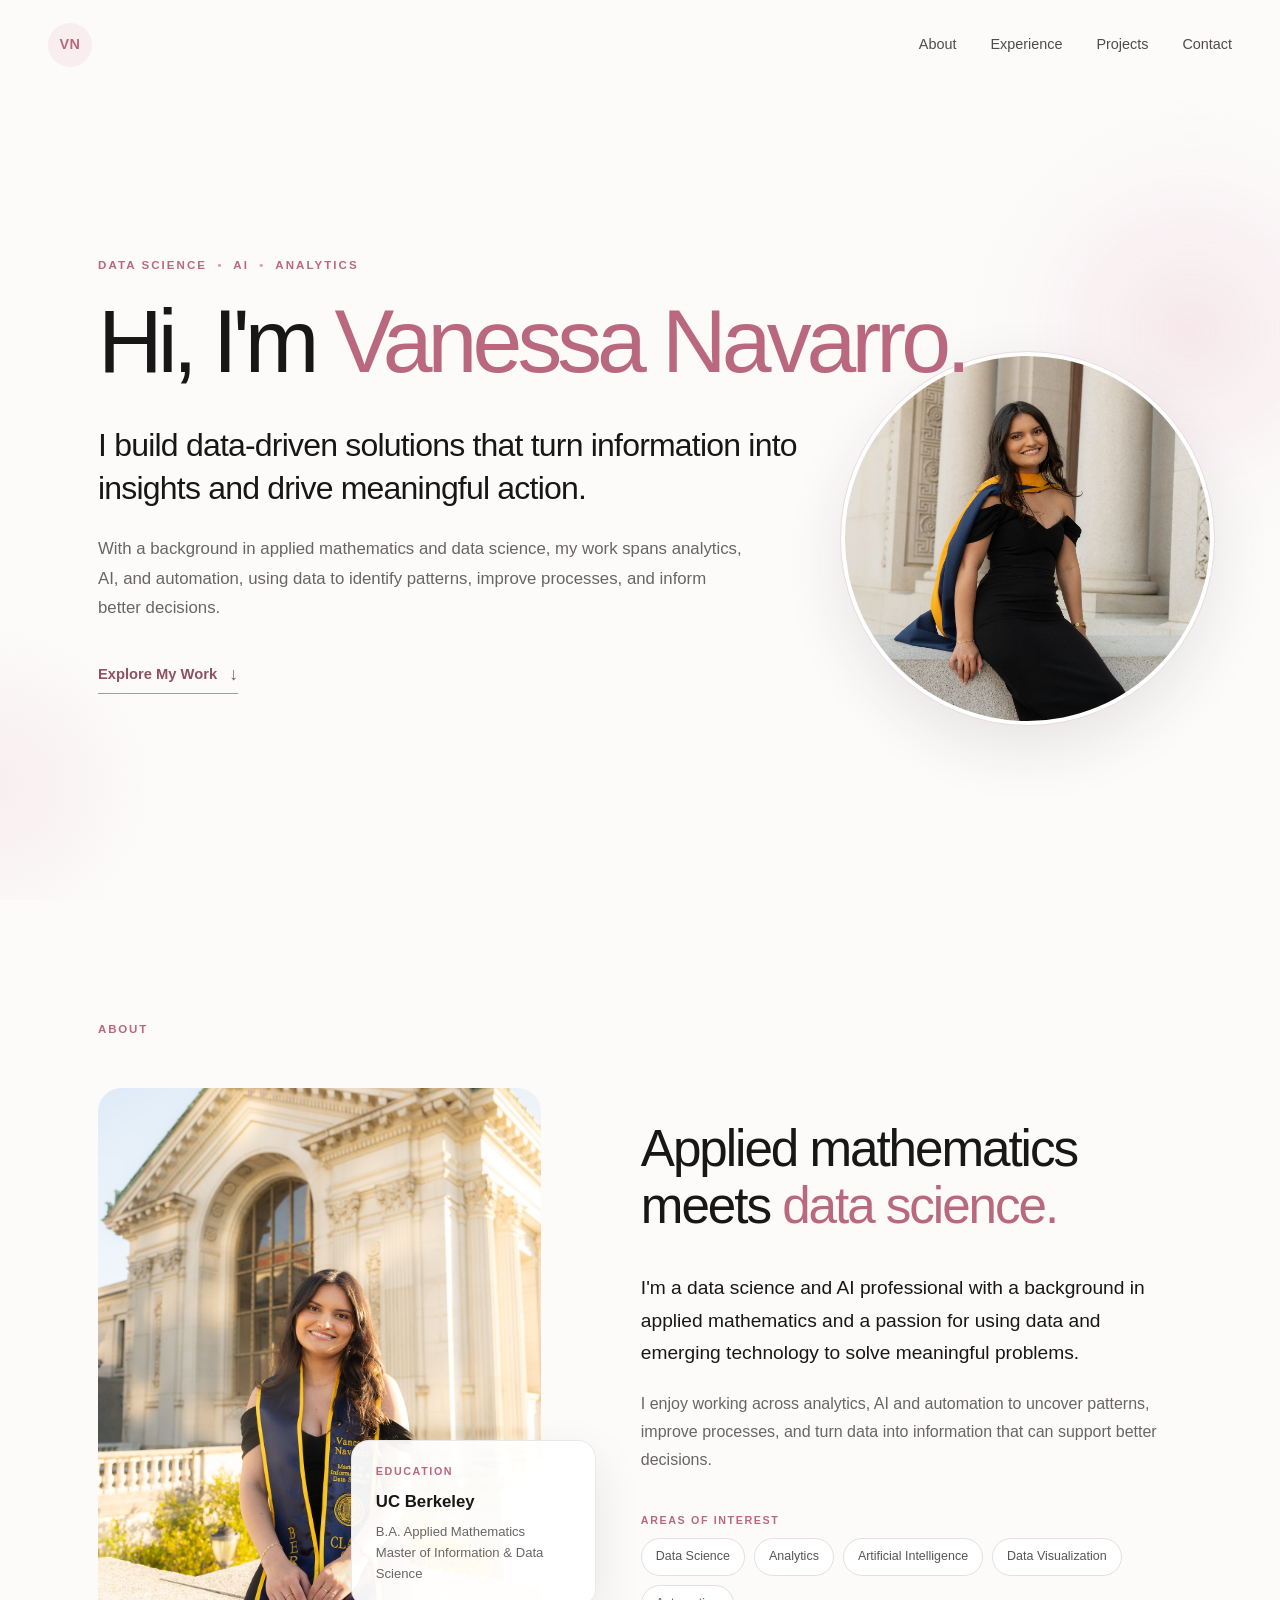
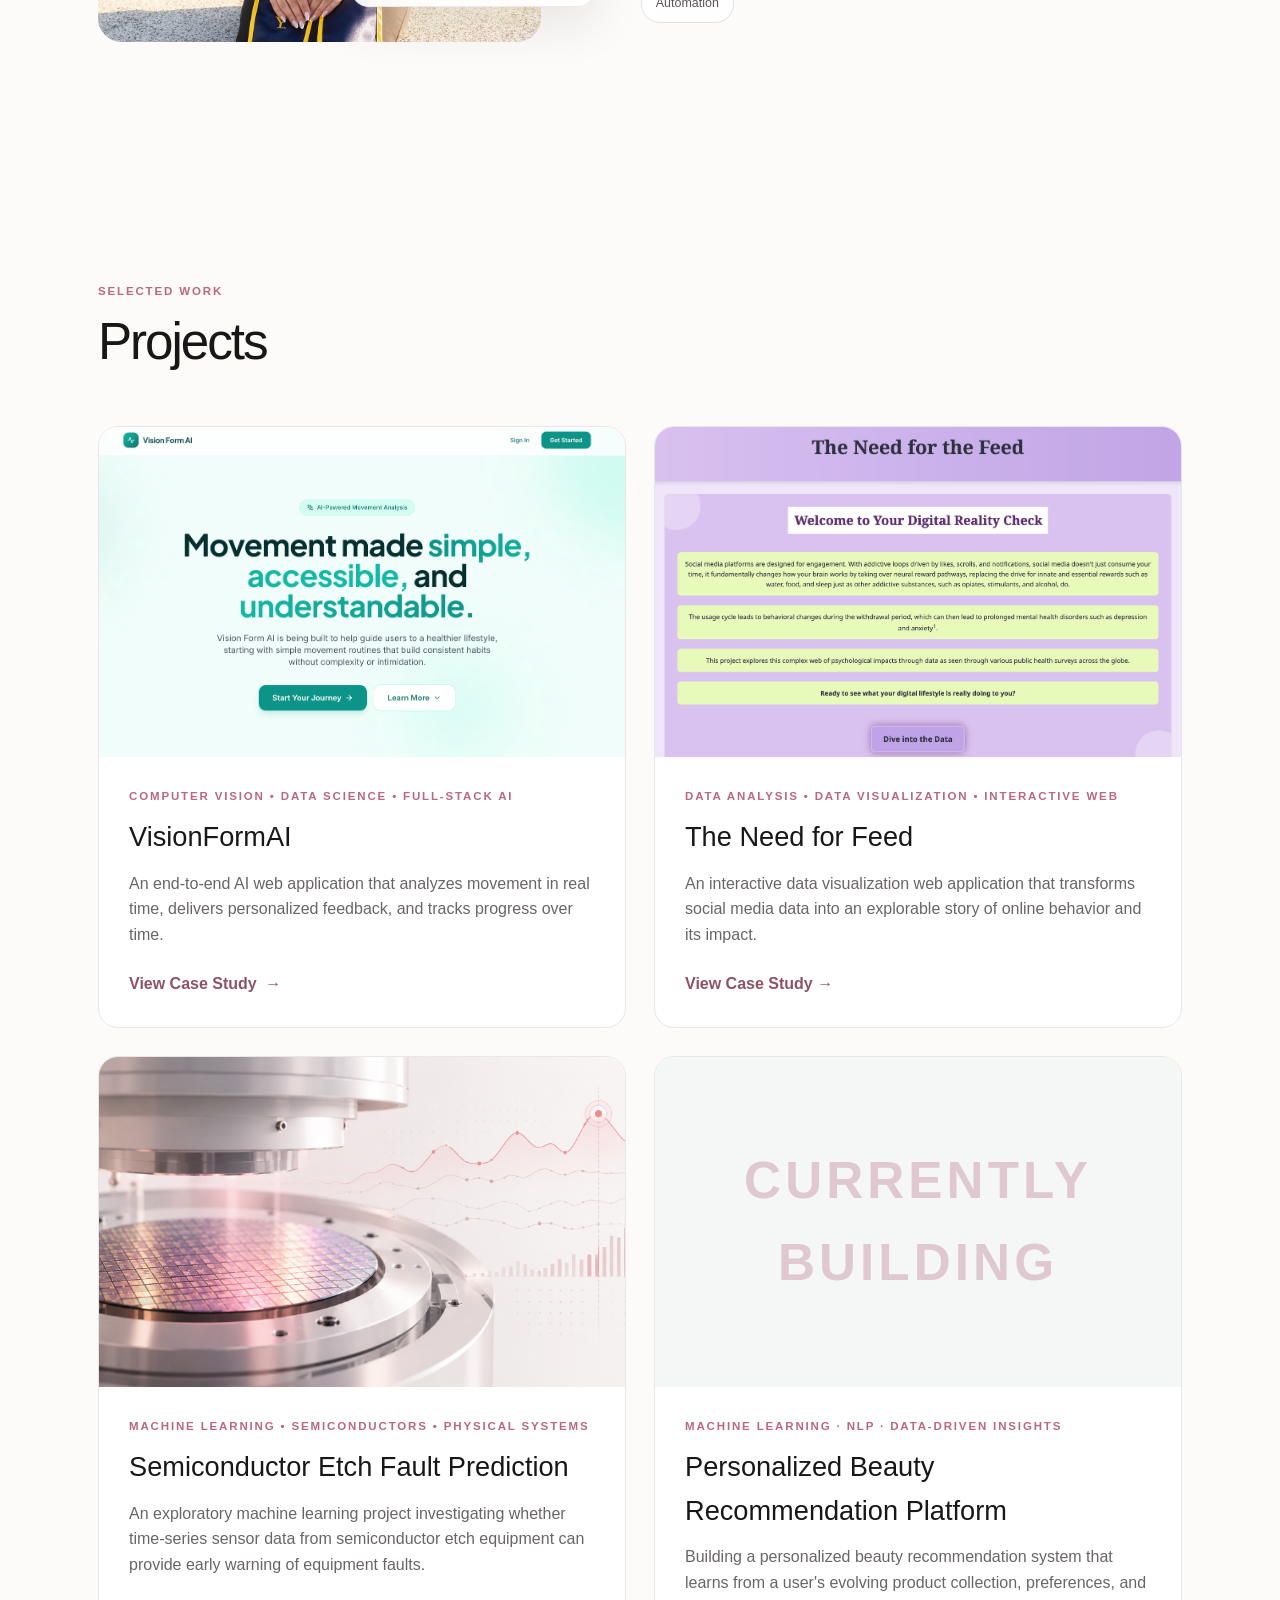
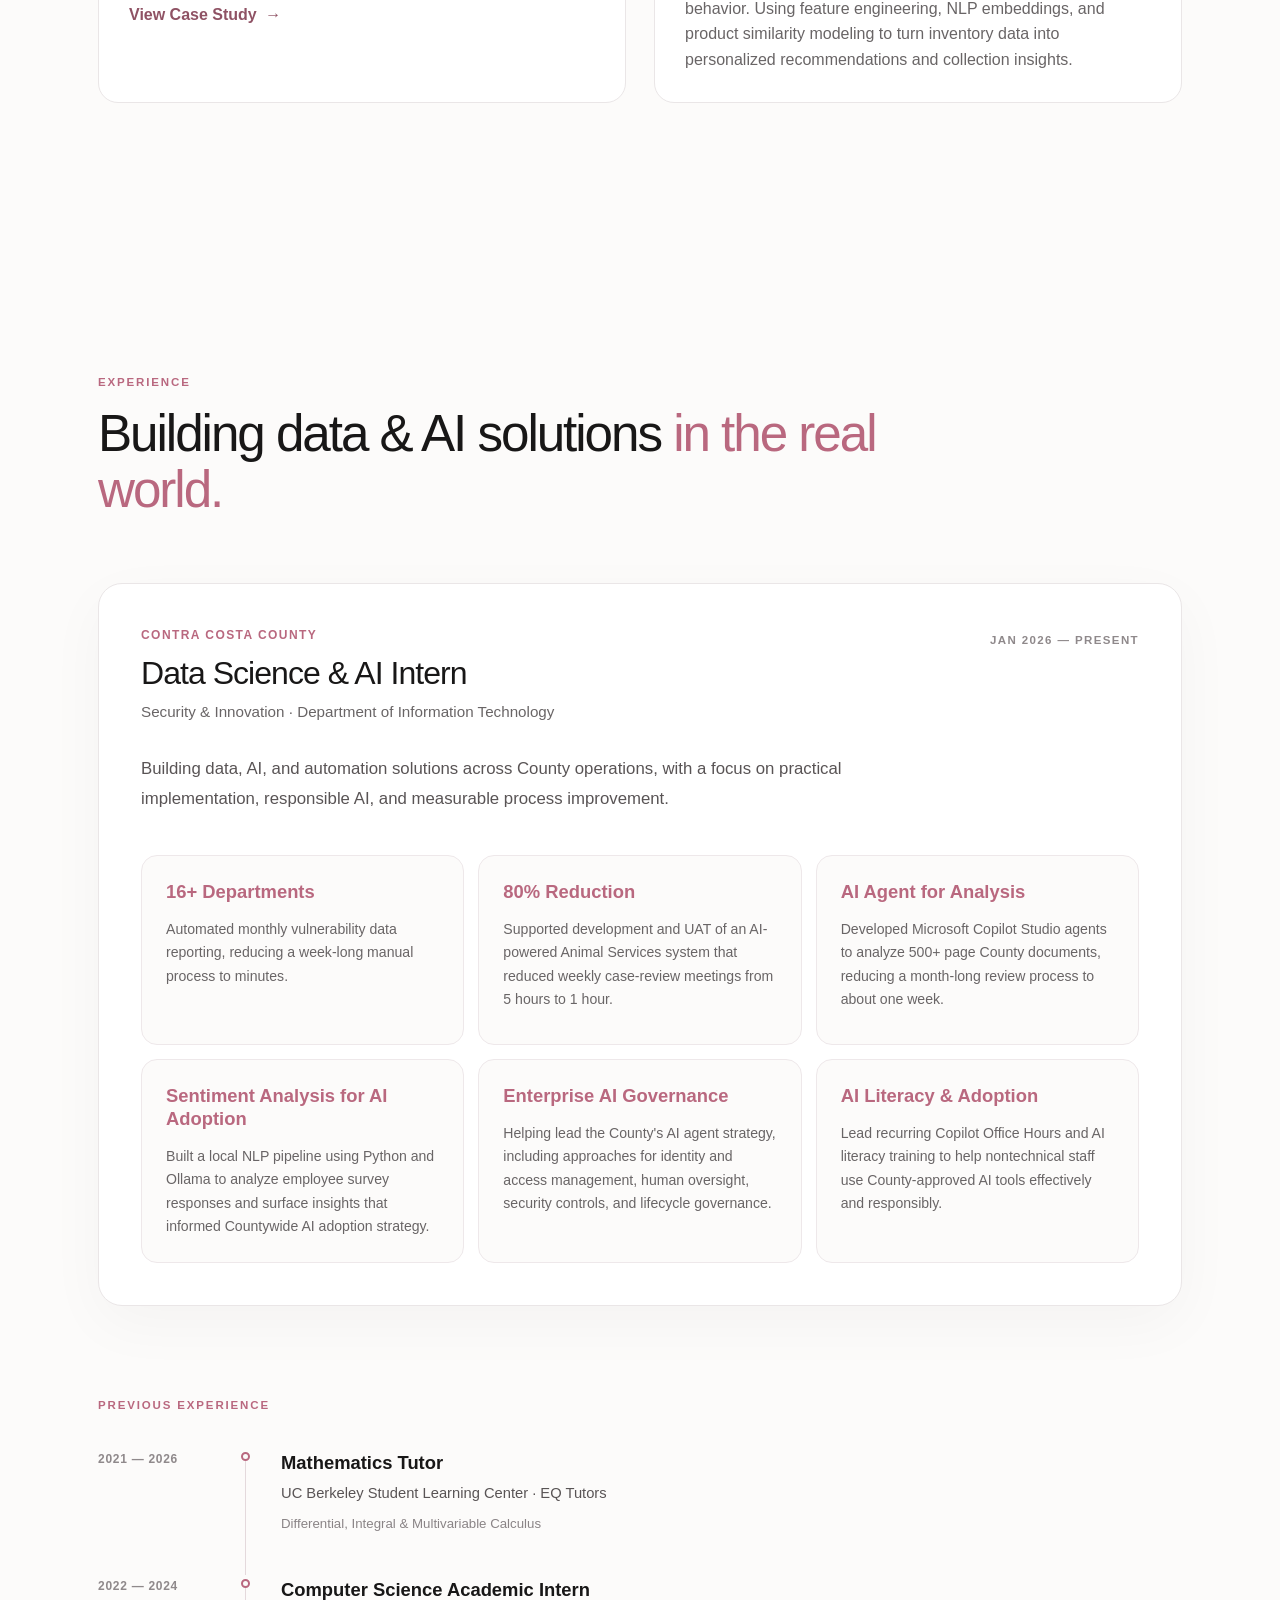
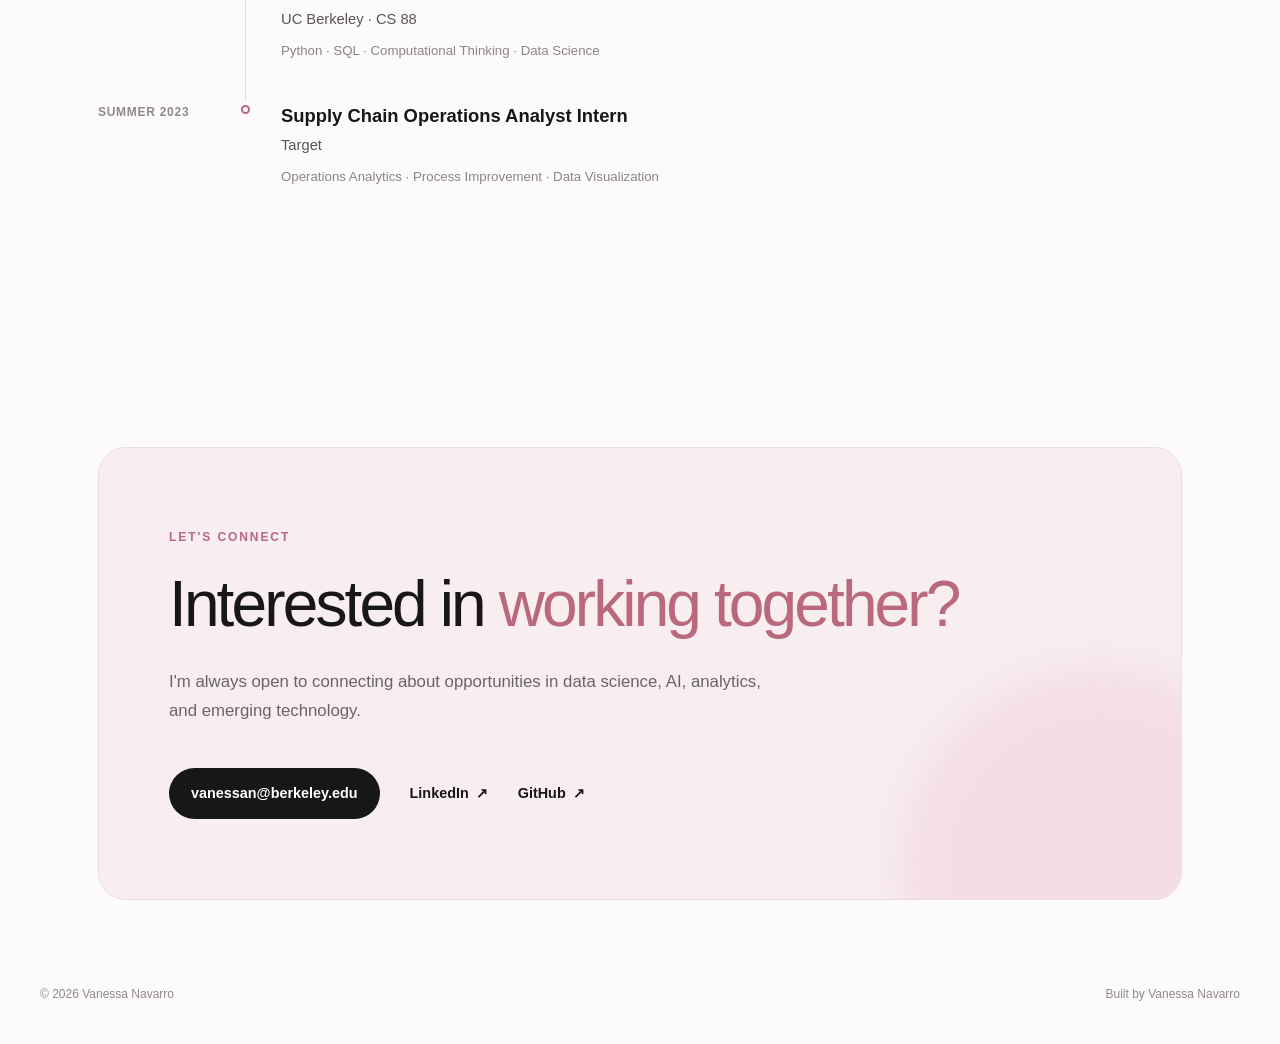
==== commit 6bd58703: "new project placeholder" ====
--- a/index.html
+++ b/index.html
@@ -262,6 +262,37 @@
                     
 
                 </article> 
+                <!-- Personalized Beauty Recommendation Platform -->
+                <article class="project-card">
+
+                    <div class="project-image beauty-project-image">
+                        <div class="beauty-placeholder">
+                            <span>CURRENTLY BUILDING</span>
+                        </div>
+                    </div>
+
+                    <div class="project-content">
+
+                        <p class="project-type">
+                            MACHINE LEARNING · NLP · DATA-DRIVEN INSIGHTS
+                        </p>
+
+                        <h3>
+                            Personalized Beauty Recommendation Platform
+                        </h3>
+
+                        <p class="project-description">
+                            Building a personalized beauty recommendation system that learns
+                            from a user's evolving product collection, preferences, and behavior.
+                            Using feature engineering, NLP embeddings, and product similarity
+                            modeling to turn inventory data into personalized recommendations
+                            and collection insights.
+                        </p>
+
+
+                    </div>
+
+                </article>
 
             </div>
 
--- a/css/styles.css
+++ b/css/styles.css
@@ -539,7 +539,30 @@
 .project-card:hover .project-link span {
     transform: translateX(4px);
 }
-
+/* In-progress beauty project */
+
+.beauty-project-image {
+    position: relative;
+    background: #f4f7f6;
+}
+
+.beauty-placeholder {
+    display: flex;
+    align-items: center;
+    justify-content: center;
+
+    width: 100%;
+    height: 100%;
+}
+
+.beauty-placeholder span {
+    color: rgba(185, 104, 127, 0.32);
+
+    font-size: clamp(2rem, 4vw, 3.8rem);
+    font-weight: 700;
+    letter-spacing: 0.08em;
+    text-align: center;
+}
 /* ========================================
    EXPERIENCE
 ======================================== */
